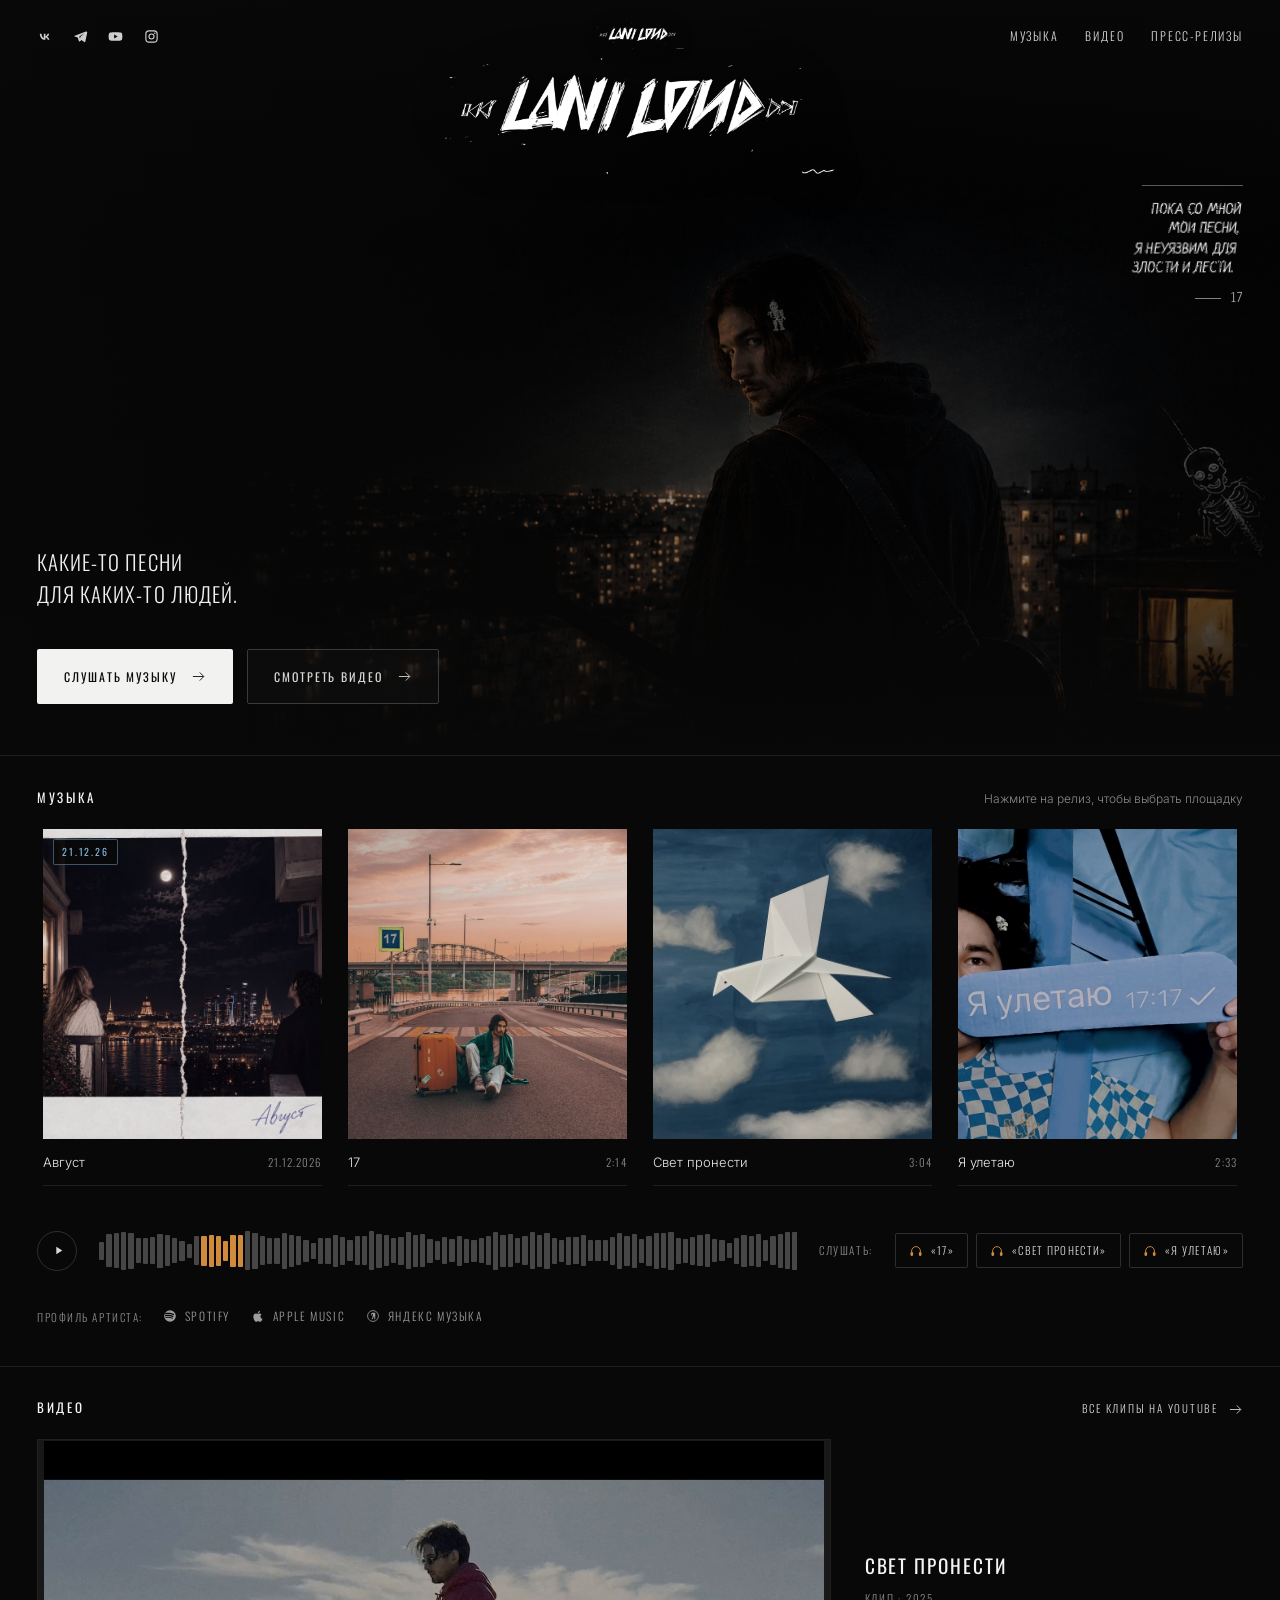
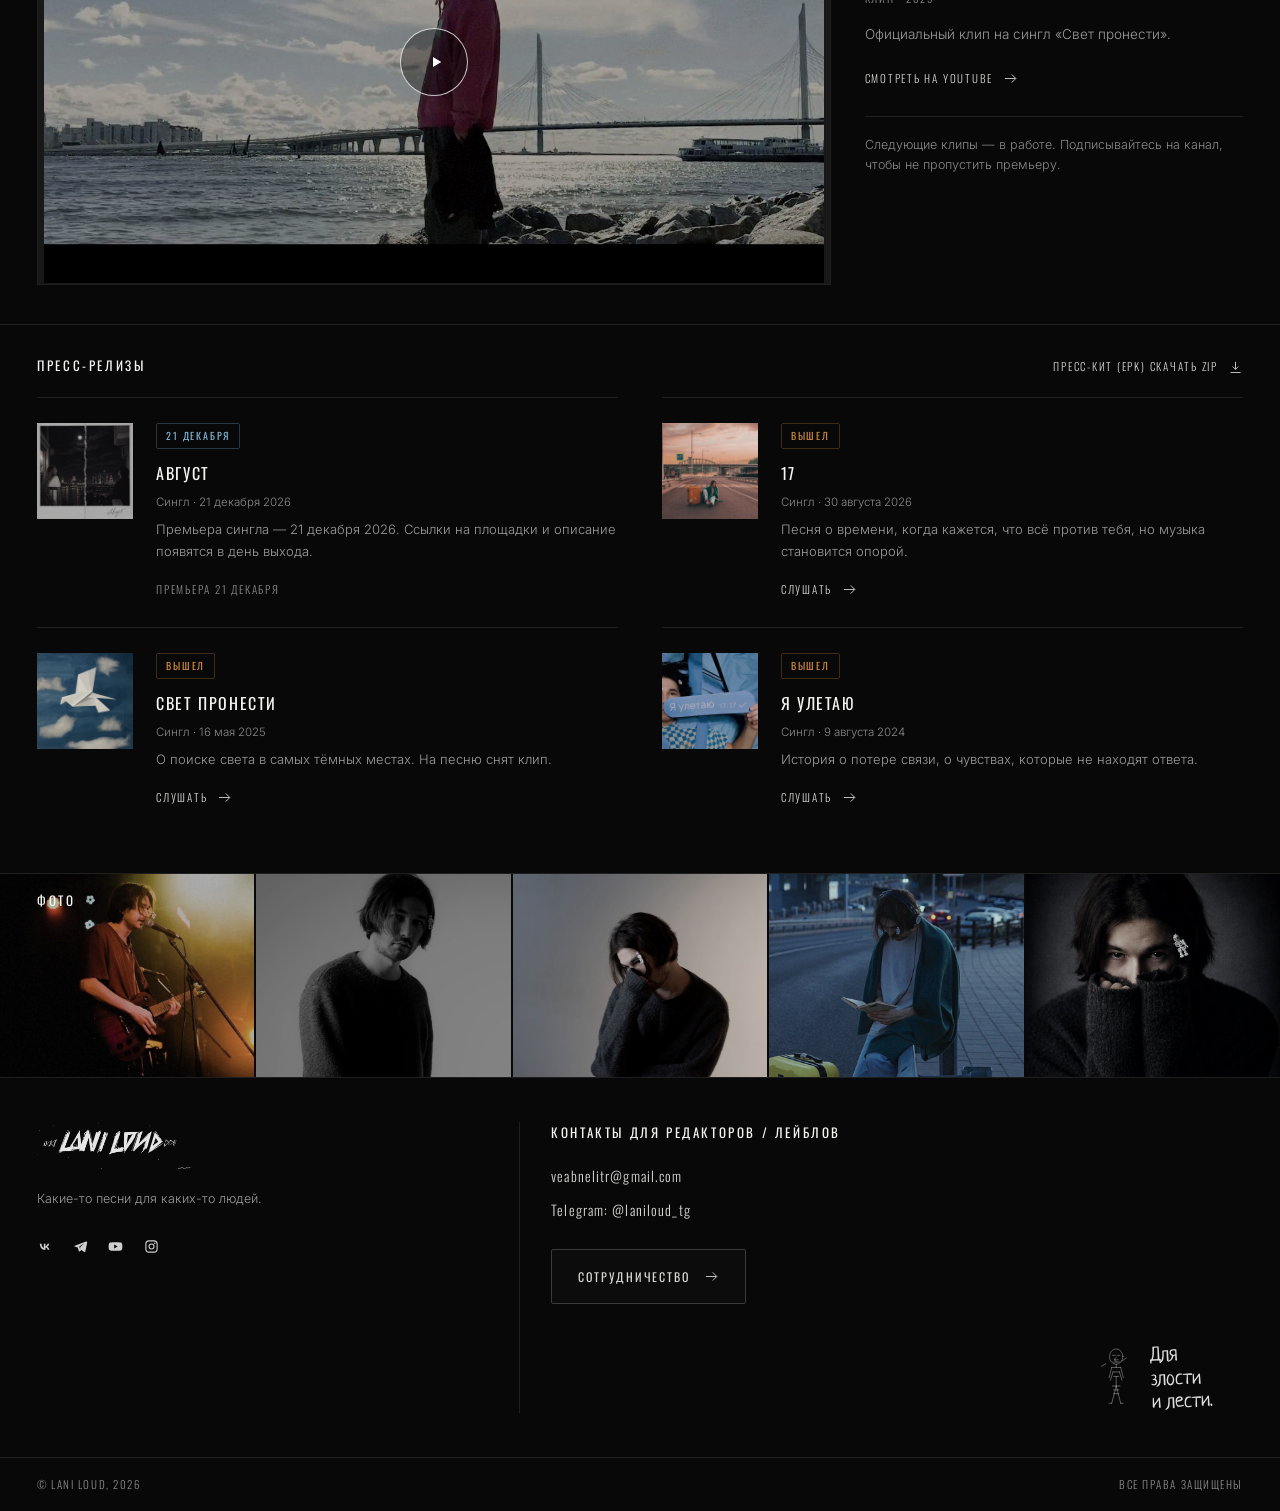
==== index.html @ b49b511c "Новая обложка «Август», дата релиза 21.12.2026" ====
<!DOCTYPE html>
<html lang="ru">
<head>
<meta charset="utf-8">
<meta name="viewport" content="width=device-width, initial-scale=1">
<title>LANI LOUD — какие-то песни для каких-то людей</title>
<meta name="description" content="Официальный сайт LANI LOUD. 21 декабря 2026 — новый сингл «Август». Слушать «17», «Я улетаю», «Свет пронести» на Spotify, Apple Music, Яндекс Музыке и VK Музыке, смотреть клипы на YouTube, пресс-релизы о вышедших и грядущих песнях.">
<meta name="theme-color" content="#080808">
<link rel="canonical" href="https://laniloud.ru/">

<meta property="og:type" content="website">
<meta property="og:site_name" content="LANI LOUD">
<meta property="og:locale" content="ru_RU">
<meta property="og:title" content="LANI LOUD — какие-то песни для каких-то людей">
<meta property="og:description" content="21 декабря 2026 — новый сингл «Август». Слушать на всех площадках, клипы, пресс-релизы.">
<meta property="og:image" content="https://laniloud.ru/assets/img/og-image.jpg?v=2">
<meta property="og:image:width" content="1200">
<meta property="og:image:height" content="630">
<meta property="og:image:type" content="image/jpeg">
<meta property="og:url" content="https://laniloud.ru/">
<meta name="twitter:card" content="summary_large_image">
<meta name="twitter:image" content="https://laniloud.ru/assets/img/og-image.jpg?v=2">

<link rel="icon" href="favicon.ico" sizes="any">
<link rel="icon" type="image/png" sizes="192x192" href="assets/img/icon-192.png">
<link rel="icon" type="image/png" sizes="512x512" href="assets/img/icon-512.png">
<link rel="apple-touch-icon" href="assets/img/apple-touch-icon.png">

<link rel="preload" as="font" type="font/woff2" href="assets/fonts/oswald-400-cyrillic.woff2" crossorigin>
<link rel="preload" as="font" type="font/woff2" href="assets/fonts/inter-300-cyrillic.woff2" crossorigin>
<link rel="preload" as="image" href="assets/img/hero.jpg" media="(min-width: 781px)">
<link rel="preload" as="image" href="assets/img/hero-mobile.jpg" media="(max-width: 780px)">
<link rel="stylesheet" href="css/fonts.css?v=d62a52b9">
<link rel="stylesheet" href="css/style.css?v=68ec0468">
<!-- класс js ставим сразу, чтобы блоки не мигали перед анимацией появления;
     если скрипты не загрузятся, через 2.5 с класс снимается и весь контент виден -->
<script>
  document.documentElement.className += ' js';
  setTimeout(function () {
    if (!window.__laniLoudReady) document.documentElement.classList.remove('js');
  }, 2500);
</script>
</head>
<body>

<a class="skip-link" href="#main">Перейти к содержанию</a>

<!-- ============ SVG-СПРАЙТ ИКОНОК ============ -->
<svg class="sprite" aria-hidden="true" focusable="false" xmlns="http://www.w3.org/2000/svg">
  <symbol id="i-vk" viewBox="0 0 24 24">
    <path fill="currentColor" d="M13.16 17.3c-5.2 0-8.5-3.65-8.63-9.7h2.7c.1 4.44 2.1 6.32 3.66 6.7V7.6h2.55v3.83c1.53-.17 3.13-1.94 3.66-3.83h2.53a7.3 7.3 0 0 1-3.3 4.7 7.5 7.5 0 0 1 3.62 4.9h-2.8c-.5-1.83-1.95-3.25-3.71-3.45v3.45h-.28Z"/>
  </symbol>
  <symbol id="i-tg" viewBox="0 0 24 24">
    <path fill="currentColor" d="M21.7 3.4 2.9 10.6c-1.1.44-1.1 1.1-.2 1.38l4.8 1.5 1.85 5.7c.23.63.4.87 1 .87.45 0 .65-.2.9-.45l2.2-2.15 4.6 3.4c.85.47 1.45.23 1.66-.78l3-14.2c.3-1.2-.46-1.75-1.4-1.32Zm-3.2 3.3-6.9 6.25-.27 3.02-1.34-4.13 8.5-5.14Z"/>
  </symbol>
  <symbol id="i-yt" viewBox="0 0 24 24">
    <path fill="currentColor" d="M22.5 7.6a2.75 2.75 0 0 0-1.94-1.95C18.8 5.15 12 5.15 12 5.15s-6.8 0-8.56.5A2.75 2.75 0 0 0 1.5 7.6C1 9.37 1 12 1 12s0 2.63.5 4.4a2.75 2.75 0 0 0 1.94 1.95c1.76.5 8.56.5 8.56.5s6.8 0 8.56-.5a2.75 2.75 0 0 0 1.94-1.95C23 14.63 23 12 23 12s0-2.63-.5-4.4ZM9.8 15.3V8.7l5.7 3.3-5.7 3.3Z"/>
  </symbol>
  <symbol id="i-ig" viewBox="0 0 24 24">
    <rect x="3" y="3" width="18" height="18" rx="5" fill="none" stroke="currentColor" stroke-width="1.8"/>
    <circle cx="12" cy="12" r="4" fill="none" stroke="currentColor" stroke-width="1.8"/>
    <circle cx="17.2" cy="6.8" r="1.2" fill="currentColor"/>
  </symbol>
  <symbol id="i-arrow" viewBox="0 0 24 24">
    <path fill="none" stroke="currentColor" stroke-width="1.4" d="M3 12h17M14 5.5 20.5 12 14 18.5"/>
  </symbol>
  <symbol id="i-play" viewBox="0 0 24 24">
    <path fill="currentColor" d="M8 5.2 19 12 8 18.8V5.2Z"/>
  </symbol>
  <symbol id="i-download" viewBox="0 0 24 24">
    <path fill="none" stroke="currentColor" stroke-width="1.4" d="M12 3v12m0 0 4.5-4.5M12 15l-4.5-4.5M4 20h16"/>
  </symbol>
  <symbol id="i-close" viewBox="0 0 24 24">
    <path fill="none" stroke="currentColor" stroke-width="1.4" d="M5 5l14 14M19 5 5 19"/>
  </symbol>
  <symbol id="i-spotify" viewBox="0 0 24 24">
    <path fill="currentColor" d="M12 2a10 10 0 1 0 0 20 10 10 0 0 0 0-20Zm4.6 14.4a.75.75 0 0 1-1.04.25c-2.85-1.75-6.44-2.14-10.66-1.17a.75.75 0 1 1-.33-1.46c4.62-1.06 8.6-.6 11.78 1.34.36.22.47.69.25 1.04Zm1.24-2.76a.94.94 0 0 1-1.29.31c-3.26-2-8.24-2.6-12.1-1.42a.94.94 0 1 1-.55-1.8c4.4-1.33 9.89-.67 13.63 1.62.44.27.58.85.31 1.29Zm.11-2.88C14.1 8.44 7.9 8.23 4.85 9.16a1.12 1.12 0 1 1-.65-2.15c3.5-1.06 10.35-.82 14.4 1.58a1.12 1.12 0 0 1-1.15 1.93Z"/>
  </symbol>
  <symbol id="i-apple" viewBox="0 0 24 24">
    <path fill="currentColor" d="M16.2 12.7c0-2.2 1.8-3.3 1.9-3.3-1-1.5-2.6-1.7-3.2-1.7-1.4-.1-2.7.8-3.3.8-.7 0-1.7-.8-2.8-.8C7.1 7.7 5.6 8.6 4.8 10c-1.7 2.9-.4 7.2 1.2 9.6.8 1.2 1.8 2.5 3 2.4 1.2 0 1.7-.8 3.2-.8s1.9.8 3.2.8c1.3 0 2.2-1.2 3-2.4.6-.9.9-1.4 1.3-2.4-2.6-1-3.5-3.4-3.5-4.5ZM14.3 6.2c.6-.8 1.1-1.9 1-3-.9 0-2.1.6-2.8 1.4-.6.7-1.1 1.8-1 2.9 1.1.1 2.1-.5 2.8-1.3Z"/>
  </symbol>
  <symbol id="i-yandex" viewBox="0 0 24 24">
    <circle cx="12" cy="12" r="9.3" fill="none" stroke="currentColor" stroke-width="1.4"/>
    <path fill="currentColor" d="M13.5 6.6h-1.8c-1.85 0-2.95 1-2.95 2.55 0 1.25.6 2.05 1.8 2.7l1.35.75-2.55 4.8h1.85l2.35-4.55.75.4v4.15h1.6V6.6Zm-1.55 5.35-.85-.5c-.8-.45-1.15-.85-1.15-1.6 0-.8.5-1.25 1.45-1.25h.55v3.35Z"/>
  </symbol>
  <symbol id="i-link" viewBox="0 0 24 24">
    <path fill="none" stroke="currentColor" stroke-width="1.5" d="M10.6 13.4a3.6 3.6 0 0 0 5.1 0l2.9-2.9a3.6 3.6 0 0 0-5.1-5.1l-1.2 1.2"/>
    <path fill="none" stroke="currentColor" stroke-width="1.5" d="M13.4 10.6a3.6 3.6 0 0 0-5.1 0l-2.9 2.9a3.6 3.6 0 0 0 5.1 5.1l1.2-1.2"/>
  </symbol>
  <symbol id="i-listen" viewBox="0 0 24 24">
    <path fill="none" stroke="currentColor" stroke-width="1.6" d="M4.5 14.5v-2.5a7.5 7.5 0 0 1 15 0v2.5"/>
    <rect x="2.6" y="13.6" width="4.4" height="7" rx="2.1" fill="currentColor"/>
    <rect x="17" y="13.6" width="4.4" height="7" rx="2.1" fill="currentColor"/>
  </symbol>
  <symbol id="i-skeleton" viewBox="0 0 120 190">
    <g fill="none" stroke="currentColor" stroke-width="2.1" stroke-linecap="round">
      <ellipse cx="60" cy="30" rx="21" ry="24"/>
      <path d="M48 26h9M63 26h9M54 40h12M50 47h20"/>
      <path d="M60 54v10M46 64h28M50 78h20M52 92h16"/>
      <path d="M46 64 38 96M74 64l8 32M50 78l-8 26M70 78l8 26"/>
      <path d="M60 92v30M48 122h24M52 134h16M52 146h16"/>
      <path d="M60 122 46 176M60 122l14 54M46 176h-8M74 176h8"/>
      <path d="M60 32c-6 4-6 10 0 14"/>
      <path d="M78 44l14-10M14 60l14-8"/>
    </g>
  </symbol>
  <!-- «выцарапанный» контур: чуть смещает пиксели текста, как будто написали от руки по фото -->
  <filter id="scratched" x="-15%" y="-25%" width="130%" height="150%">
    <feTurbulence type="fractalNoise" baseFrequency="0.7" numOctaves="2" seed="11" result="noise"/>
    <feDisplacementMap in="SourceGraphic" in2="noise" scale="2.1"
                       xChannelSelector="R" yChannelSelector="G"/>
  </filter>
</svg>

<!-- ============ ШАПКА ============ -->
<header class="site-header" id="site-header">
  <div class="wrap header-inner">
    <ul class="socials" aria-label="Соцсети">
      <li><a href="https://vk.ru/laniloud" target="_blank" rel="me noopener" aria-label="VK"><svg class="ico"><use href="#i-vk"></use></svg></a></li>
      <li><a href="https://t.me/laniloud_tg" target="_blank" rel="me noopener" aria-label="Telegram"><svg class="ico"><use href="#i-tg"></use></svg></a></li>
      <li><a href="https://www.youtube.com/@laniloud" target="_blank" rel="me noopener" aria-label="YouTube"><svg class="ico"><use href="#i-yt"></use></svg></a></li>
      <li><a href="https://www.instagram.com/laniloud/" target="_blank" rel="me noopener" aria-label="Instagram"><svg class="ico"><use href="#i-ig"></use></svg></a></li>
    </ul>

    <a class="header-logo" href="#top" aria-label="LANI LOUD — на главную">
      <img src="assets/img/logo.png" alt="LANI LOUD" width="1200" height="365">
    </a>

    <nav class="main-nav" id="main-nav" aria-label="Основная навигация">
      <ul>
        <li><a href="#music">Музыка</a></li>
        <li><a href="#video">Видео</a></li>
        <li><a href="#press">Пресс-релизы</a></li>
      </ul>
    </nav>

    <button class="burger" id="burger" aria-expanded="false" aria-controls="mobile-menu">
      <span class="burger-line"></span><span class="burger-line"></span>
      <span class="sr-only">Меню</span>
    </button>
  </div>
</header>

<!-- ============ МОБИЛЬНОЕ МЕНЮ ============ -->
<div class="mobile-menu" id="mobile-menu" hidden>
  <nav aria-label="Мобильная навигация">
    <ul>
      <li><a href="#music">Музыка</a></li>
      <li><a href="#video">Видео</a></li>
      <li><a href="#press">Пресс-релизы</a></li>
      <li><a href="#photo">Фото</a></li>
    </ul>
  </nav>
  <ul class="socials mobile-socials" aria-label="Соцсети">
    <li><a href="https://vk.ru/laniloud" target="_blank" rel="me noopener" aria-label="VK"><svg class="ico"><use href="#i-vk"></use></svg></a></li>
    <li><a href="https://t.me/laniloud_tg" target="_blank" rel="me noopener" aria-label="Telegram"><svg class="ico"><use href="#i-tg"></use></svg></a></li>
    <li><a href="https://www.youtube.com/@laniloud" target="_blank" rel="me noopener" aria-label="YouTube"><svg class="ico"><use href="#i-yt"></use></svg></a></li>
    <li><a href="https://www.instagram.com/laniloud/" target="_blank" rel="me noopener" aria-label="Instagram"><svg class="ico"><use href="#i-ig"></use></svg></a></li>
  </ul>
</div>

<main id="main">

  <!-- ============ HERO ============ -->
  <section class="hero" id="top" aria-labelledby="hero-title">
    <div class="hero-bg" role="img" aria-label="LANI LOUD с гитарой на крыше, ночной город"></div>
    <!-- Видео-баннер в запасе: чтобы вернуть его в hero, раскомментируйте блок ниже
         (файл assets/video/hero-banner.mp4 и постер assets/img/hero-poster.jpg на месте).
    <video class="hero-video" autoplay muted loop playsinline preload="metadata"
           poster="assets/img/hero-poster.jpg" aria-hidden="true" tabindex="-1">
      <source src="assets/video/hero-banner.mp4" type="video/mp4">
    </video>
    -->
    <div class="hero-scrim" aria-hidden="true"></div>

    <div class="hero-logo">
      <img src="assets/img/logo.png" alt="LANI LOUD" width="1200" height="365">
    </div>

    <div class="wrap hero-inner">
      <div class="hero-copy">
        <h1 class="hero-title" id="hero-title">
          Какие-то песни<br>для каких-то людей.
        </h1>
        <div class="hero-actions">
          <a class="btn btn-solid" href="#music">Слушать музыку <svg class="ico ico-arrow"><use href="#i-arrow"></use></svg></a>
          <a class="btn btn-ghost" href="#video">Смотреть видео <svg class="ico ico-arrow"><use href="#i-arrow"></use></svg></a>
        </div>
      </div>

      <figure class="hero-quote">
        <blockquote>
          <p>Пока со мной<br>мои песни,<br>я неуязвим для<br>злости и лести.</p>
        </blockquote>
        <figcaption>17</figcaption>
      </figure>
    </div>
  </section>

  <!-- ============ МУЗЫКА ============ -->
  <section class="section music" id="music" aria-labelledby="music-title">
    <div class="wrap">
      <header class="section-head">
        <h2 class="section-title" id="music-title">Музыка</h2>
        <span class="section-note">Нажмите на релиз, чтобы выбрать площадку</span>
      </header>
    </div>

    <div class="wrap">
      <ul class="track-grid" id="track-grid">
        <!-- Ссылки площадок у каждого релиза: data-spotify, data-apple, data-yandex,
             data-vk, data-youtube (если есть клип), data-bandlink (все площадки сразу) -->

        <!-- грядущий релиз ставим первым, чтобы его сразу видели -->
        <li class="track reveal" data-track="Август" data-duration="" data-type="Сингл / 21 декабря 2026">
          <button class="track-card" type="button" aria-label="«Август»: когда выйдет и где слушать">
            <span class="track-cover"><span class="track-badge">21.12.26</span><img src="assets/img/cover-04.jpg?v=5c06043e" alt="Обложка будущего сингла «Август»" loading="lazy" width="760" height="760"></span>
            <span class="track-meta"><span class="track-name">Август</span><span class="track-time">21.12.2026</span></span>
          </button>
        </li>
        <li class="track reveal" data-track="17" data-duration="2:14" data-type="Сингл / 2026"
            data-spotify="https://open.spotify.com/album/0VfAzkrqRdvfRVneUWTE5M"
            data-apple="https://music.apple.com/us/album/17-single/6808683986"
            data-yandex="https://music.yandex.ru/album/26507049"
            data-vk="https://music.vk.com/link/1vwnC"
            data-bandlink="https://band.link/PPYpE">
          <button class="track-card" type="button" aria-label="«17»: где слушать">
            <span class="track-cover"><img src="assets/img/cover-01.jpg" alt="Обложка сингла «17»" loading="lazy" width="760" height="760"></span>
            <span class="track-meta"><span class="track-name">17</span><span class="track-time">2:14</span></span>
          </button>
        </li>
        <li class="track reveal" data-track="Свет пронести" data-duration="3:04" data-type="Сингл / 2025"
            data-spotify="https://open.spotify.com/album/0Anfx8wPIja5qrxSFHohI1"
            data-apple="https://music.apple.com/us/album/%D1%81%D0%B2%D0%B5%D1%82-%D0%BF%D1%80%D0%BE%D0%BD%D0%B5%D1%81%D1%82%D0%B8-single/1811153710"
            data-yandex="https://music.yandex.ru/album/36456943"
            data-vk="https://music.vk.com/link/ckdWo"
            data-youtube="https://www.youtube.com/watch?v=R3nki-nZ7AA"
            data-bandlink="https://band.link/nLfDr">
          <button class="track-card" type="button" aria-label="«Свет пронести»: где слушать и клип">
            <span class="track-cover"><img src="assets/img/cover-03.jpg" alt="Обложка сингла «Свет пронести»" loading="lazy" width="640" height="640"></span>
            <span class="track-meta"><span class="track-name">Свет пронести</span><span class="track-time">3:04</span></span>
          </button>
        </li>
        <li class="track reveal" data-track="Я улетаю" data-duration="2:33" data-type="Сингл / 2024"
            data-spotify="https://open.spotify.com/album/6SXzouhXE7NWZcPvRJ8Y31"
            data-apple="https://music.apple.com/ru/album/%D1%8F-%D1%83%D0%BB%D0%B5%D1%82%D0%B0%D1%8E-single/1759431366"
            data-yandex="https://music.yandex.ru/album/32512436"
            data-vk="https://music.vk.com/link/2K4DV"
            data-bandlink="https://band.link/sen8W">
          <button class="track-card" type="button" aria-label="«Я улетаю»: где слушать">
            <span class="track-cover"><img src="assets/img/cover-02.jpg" alt="Обложка сингла «Я улетаю»" loading="lazy" width="760" height="760"></span>
            <span class="track-meta"><span class="track-name">Я улетаю</span><span class="track-time">2:33</span></span>
          </button>
        </li>
      </ul>
    </div>

    <div class="wrap">
      <div class="player-bar">
        <button class="player-btn" id="player-play" type="button" aria-label="Выбрать площадку для прослушивания">
          <svg class="ico"><use href="#i-play"></use></svg>
        </button>
        <div class="waveform" id="waveform" aria-hidden="true"></div>
        <span class="player-label">Слушать:</span>
        <ul class="platform-inline">
          <li><a href="https://band.link/PPYpE" target="_blank" rel="noopener"><svg class="ico"><use href="#i-listen"></use></svg><span>«17»</span></a></li>
          <li><a href="https://band.link/nLfDr" target="_blank" rel="noopener"><svg class="ico"><use href="#i-listen"></use></svg><span>«Свет пронести»</span></a></li>
          <li><a href="https://band.link/sen8W" target="_blank" rel="noopener"><svg class="ico"><use href="#i-listen"></use></svg><span>«Я улетаю»</span></a></li>
        </ul>
      </div>

      <!-- Профили артиста на площадках -->
      <div class="artist-links">
        <span class="player-label">Профиль артиста:</span>
        <ul>
          <li><a href="https://open.spotify.com/artist/3pFcnRwkA7zcBAzo29UafF" target="_blank" rel="noopener"><svg class="ico"><use href="#i-spotify"></use></svg>Spotify</a></li>
          <li><a href="https://music.apple.com/us/artist/lani-loud/1695722357" target="_blank" rel="noopener"><svg class="ico"><use href="#i-apple"></use></svg>Apple Music</a></li>
          <li><a href="https://music.yandex.ru/artist/6034328" target="_blank" rel="noopener"><svg class="ico"><use href="#i-yandex"></use></svg>Яндекс Музыка</a></li>
        </ul>
      </div>
    </div>
  </section>

  <!-- ============ ВИДЕО ============ -->
  <section class="section video" id="video" aria-labelledby="video-title">
    <div class="wrap">
      <header class="section-head">
        <h2 class="section-title" id="video-title">Видео</h2>
        <a class="section-link" href="https://www.youtube.com/@laniloud" target="_blank" rel="noopener">
          Все клипы на YouTube <svg class="ico ico-arrow"><use href="#i-arrow"></use></svg>
        </a>
      </header>
    </div>

    <div class="wrap">
      <!-- Клип один: по клику постер заменяется встроенным плеером YouTube -->
      <div class="video-featured reveal">
        <button class="video-embed" type="button" data-video-id="R3nki-nZ7AA"
                aria-label="Смотреть клип «Свет пронести» на YouTube">
          <img src="assets/img/video-clip.jpg?v=3f096c52" alt="Кадр из клипа «Свет пронести»" width="1280" height="720">
          <span class="video-play" aria-hidden="true"><svg class="ico"><use href="#i-play"></use></svg></span>
        </button>
        <div class="video-caption">
          <h3 class="video-name">Свет пронести</h3>
          <p class="video-type">Клип · 2025</p>
          <p class="video-text">Официальный клип на сингл «Свет пронести».</p>
          <a class="text-link" href="https://www.youtube.com/watch?v=R3nki-nZ7AA" target="_blank" rel="noopener">
            Смотреть на YouTube <svg class="ico ico-arrow"><use href="#i-arrow"></use></svg>
          </a>
          <p class="video-note">Следующие клипы — в работе. Подписывайтесь на канал, чтобы не пропустить премьеру.</p>
        </div>
      </div>
    </div>
  </section>

  <!-- ============ ПРЕСС-РЕЛИЗЫ ============ -->
  <section class="section press" id="press" aria-labelledby="press-title">
    <div class="wrap">
      <header class="section-head">
        <h2 class="section-title" id="press-title">Пресс-релизы</h2>
        <a class="section-link" href="assets/press/lani-loud-press-kit.zip" download>
          Пресс-кит (EPK) скачать ZIP <svg class="ico ico-arrow"><use href="#i-download"></use></svg>
        </a>
      </header>
    </div>

    <div class="wrap">
      <ul class="press-grid">
        <!-- Грядущий релиз — первым: когда трек выйдет, поменяйте класс is-soon на обычный,
             бейдж на badge-out с текстом «Вышел» и впишите дату, описание и ссылку -->
        <li class="press-card is-soon reveal">
          <img src="assets/img/press-04.jpg?v=c4828562" alt="" loading="lazy" width="420" height="420">
          <div class="press-body">
            <span class="badge badge-soon">21 декабря</span>
            <h3 class="press-title">Август</h3>
            <p class="press-meta">Сингл · 21 декабря 2026</p>
            <p class="press-text">Премьера сингла — 21 декабря 2026. Ссылки на площадки и описание появятся в день выхода.</p>
            <span class="text-link is-muted">Премьера 21 декабря</span>
          </div>
        </li>
        <li class="press-card reveal">
          <img src="assets/img/press-01.jpg" alt="" loading="lazy" width="420" height="420">
          <div class="press-body">
            <span class="badge badge-out">Вышел</span>
            <h3 class="press-title">17</h3>
            <p class="press-meta">Сингл · 30 августа 2026</p>
            <p class="press-text">Песня о времени, когда кажется, что всё против тебя, но музыка становится опорой.</p>
            <a class="text-link" href="https://band.link/PPYpE" target="_blank" rel="noopener">Слушать <svg class="ico ico-arrow"><use href="#i-arrow"></use></svg></a>
          </div>
        </li>
        <li class="press-card reveal">
          <img src="assets/img/press-03.jpg" alt="" loading="lazy" width="420" height="420">
          <div class="press-body">
            <span class="badge badge-out">Вышел</span>
            <h3 class="press-title">Свет пронести</h3>
            <p class="press-meta">Сингл · 16 мая 2025</p>
            <p class="press-text">О поиске света в самых тёмных местах. На песню снят клип.</p>
            <a class="text-link" href="https://band.link/nLfDr" target="_blank" rel="noopener">Слушать <svg class="ico ico-arrow"><use href="#i-arrow"></use></svg></a>
          </div>
        </li>
        <li class="press-card reveal">
          <img src="assets/img/press-02.jpg" alt="" loading="lazy" width="420" height="420">
          <div class="press-body">
            <span class="badge badge-out">Вышел</span>
            <h3 class="press-title">Я улетаю</h3>
            <p class="press-meta">Сингл · 9 августа 2024</p>
            <p class="press-text">История о потере связи, о чувствах, которые не находят ответа.</p>
            <a class="text-link" href="https://band.link/sen8W" target="_blank" rel="noopener">Слушать <svg class="ico ico-arrow"><use href="#i-arrow"></use></svg></a>
          </div>
        </li>
      </ul>
    </div>
  </section>

  <!-- ============ ФОТО-ПОЛОСА ============ -->
  <section class="photo-strip" id="photo" aria-label="Фотографии">
    <h2 class="photo-label section-title">Фото</h2>
    <ul class="photo-row">
      <li><img src="assets/img/photo-01.jpg" alt="LANI LOUD на сцене в тёплом свете" loading="lazy" width="750" height="600"></li>
      <li><img src="assets/img/photo-02.jpg" alt="Чёрно-белый студийный портрет" loading="lazy" width="900" height="720"></li>
      <li><img src="assets/img/photo-03.jpg" alt="Студийный портрет в свитере" loading="lazy" width="900" height="720"></li>
      <li><img src="assets/img/photo-04.jpg" alt="С книгой и в наушниках у дороги, с жёлтым чемоданом" loading="lazy" width="750" height="600"></li>
      <li><img src="assets/img/photo-05.jpg" alt="Портрет: свитер закрывает лицо" loading="lazy" width="853" height="682"></li>
    </ul>
  </section>

</main>

<!-- ============ ФУТЕР ============ -->
<footer class="site-footer">
  <div class="wrap footer-inner">

    <div class="footer-col footer-brand">
      <img class="footer-logo" src="assets/img/logo.png" alt="LANI LOUD" width="1200" height="365" loading="lazy">
      <p class="footer-note">Какие-то песни для каких-то людей.</p>

      <ul class="socials footer-socials" aria-label="Соцсети">
        <li><a href="https://vk.ru/laniloud" target="_blank" rel="me noopener" aria-label="VK"><svg class="ico"><use href="#i-vk"></use></svg></a></li>
        <li><a href="https://t.me/laniloud_tg" target="_blank" rel="me noopener" aria-label="Telegram"><svg class="ico"><use href="#i-tg"></use></svg></a></li>
        <li><a href="https://www.youtube.com/@laniloud" target="_blank" rel="me noopener" aria-label="YouTube"><svg class="ico"><use href="#i-yt"></use></svg></a></li>
        <li><a href="https://www.instagram.com/laniloud/" target="_blank" rel="me noopener" aria-label="Instagram"><svg class="ico"><use href="#i-ig"></use></svg></a></li>
      </ul>
    </div>

    <div class="footer-col footer-contacts">
      <h2 class="section-title">Контакты для редакторов / лейблов</h2>
      <ul class="contact-list">
        <li><a href="mailto:veabnelitr@gmail.com">veabnelitr@gmail.com</a></li>
        <li><a href="https://t.me/laniloud_tg" target="_blank" rel="noopener">Telegram: @laniloud_tg</a></li>
      </ul>
      <a class="btn btn-ghost" href="mailto:veabnelitr@gmail.com?subject=%D0%A1%D0%BE%D1%82%D1%80%D1%83%D0%B4%D0%BD%D0%B8%D1%87%D0%B5%D1%81%D1%82%D0%B2%D0%BE">
        Сотрудничество <svg class="ico ico-arrow"><use href="#i-arrow"></use></svg>
      </a>
      <div class="footer-skeleton">
        <svg aria-hidden="true"><use href="#i-skeleton"></use></svg>
        <p class="script-line">Для<br>злости<br>и лести.</p>
      </div>
    </div>

  </div>

  <div class="wrap footer-bottom">
    <p>© LANI LOUD, <span data-year>2026</span></p>
    <p>Все права защищены</p>
  </div>
</footer>

<!-- ============ МОДАЛКА «ГДЕ СЛУШАТЬ» ============ -->
<div class="modal" id="listen-modal" hidden>
  <div class="modal-backdrop" data-close></div>
  <div class="modal-panel" role="dialog" aria-modal="true" aria-labelledby="listen-title">
    <button class="modal-close" type="button" data-close aria-label="Закрыть">
      <svg class="ico"><use href="#i-close"></use></svg>
    </button>
    <img class="modal-cover" id="listen-cover" src="assets/img/cover-01.jpg" alt="" width="760" height="760">
    <div class="modal-body">
      <h2 class="modal-title" id="listen-title">17</h2>
      <p class="modal-meta" id="listen-meta">2:14 · Сингл / 2026</p>
      <ul class="platform-list" id="listen-platforms"></ul>
    </div>
  </div>
</div>

<script type="application/ld+json">
{
  "@context": "https://schema.org",
  "@type": "MusicGroup",
  "name": "LANI LOUD",
  "genre": ["Rap", "Rock", "Alternative"],
  "email": "veabnelitr@gmail.com",
  "url": "https://laniloud.ru/",
  "image": "https://laniloud.ru/assets/img/og-image.jpg",
  "logo": "https://laniloud.ru/assets/img/logo.png",
  "sameAs": [
    "https://vk.ru/laniloud",
    "https://t.me/laniloud_tg",
    "https://www.youtube.com/@laniloud",
    "https://www.instagram.com/laniloud/",
    "https://open.spotify.com/artist/3pFcnRwkA7zcBAzo29UafF",
    "https://music.apple.com/us/artist/lani-loud/1695722357",
    "https://music.yandex.ru/artist/6034328"
  ],
  "album": [
    {
      "@type": "MusicAlbum",
      "name": "Август",
      "datePublished": "2026-12-21"
    },
    {
      "@type": "MusicAlbum",
      "name": "17",
      "datePublished": "2026-08-30",
      "sameAs": [
        "https://open.spotify.com/album/0VfAzkrqRdvfRVneUWTE5M",
        "https://music.apple.com/us/album/17-single/6808683986",
        "https://music.yandex.ru/album/26507049",
        "https://band.link/PPYpE"
      ]
    },
    {
      "@type": "MusicAlbum",
      "name": "Я улетаю",
      "datePublished": "2024-08-09",
      "sameAs": [
        "https://open.spotify.com/album/6SXzouhXE7NWZcPvRJ8Y31",
        "https://music.apple.com/ru/album/%D1%8F-%D1%83%D0%BB%D0%B5%D1%82%D0%B0%D1%8E-single/1759431366",
        "https://music.yandex.ru/album/32512436",
        "https://band.link/sen8W"
      ]
    },
    {
      "@type": "MusicAlbum",
      "name": "Свет пронести",
      "datePublished": "2025-05-16",
      "sameAs": [
        "https://open.spotify.com/album/0Anfx8wPIja5qrxSFHohI1",
        "https://music.apple.com/us/album/%D1%81%D0%B2%D0%B5%D1%82-%D0%BF%D1%80%D0%BE%D0%BD%D0%B5%D1%81%D1%82%D0%B8-single/1811153710",
        "https://music.yandex.ru/album/36456943",
        "https://band.link/nLfDr"
      ]
    }
  ]
}
</script>

<script src="js/main.js?v=4999d413" defer></script>
</body>
</html>
---- css/fonts.css ----
/* Шрифты лежат рядом с сайтом — внешний CDN не используется.
   Файл собран скриптом design/fetch_fonts.py, править вручную не нужно. */

@font-face {
  font-family: 'Inter';
  font-style: normal;
  font-weight: 300;
  font-display: swap;
  src: url('../assets/fonts/inter-300-cyrillic.woff2') format('woff2');
  unicode-range: U+0301, U+0400-045F, U+0490-0491, U+04B0-04B1, U+2116;
}

@font-face {
  font-family: 'Inter';
  font-style: normal;
  font-weight: 300;
  font-display: swap;
  src: url('../assets/fonts/inter-300-latin.woff2') format('woff2');
  unicode-range: U+0000-00FF, U+0131, U+0152-0153, U+02BB-02BC, U+02C6, U+02DA, U+02DC, U+0304, U+0308, U+0329, U+2000-206F, U+20AC, U+2122, U+2191, U+2193, U+2212, U+2215, U+FEFF, U+FFFD;
}

@font-face {
  font-family: 'Neucha';
  font-style: normal;
  font-weight: 400;
  font-display: swap;
  src: url('../assets/fonts/neucha-400-cyrillic.woff2') format('woff2');
  unicode-range: U+0301, U+0400-045F, U+0490-0491, U+04B0-04B1, U+2116;
}

@font-face {
  font-family: 'Neucha';
  font-style: normal;
  font-weight: 400;
  font-display: swap;
  src: url('../assets/fonts/neucha-400-latin.woff2') format('woff2');
  unicode-range: U+0000-00FF, U+0131, U+0152-0153, U+02BB-02BC, U+02C6, U+02DA, U+02DC, U+0304, U+0308, U+0329, U+2000-206F, U+20AC, U+2122, U+2191, U+2193, U+2212, U+2215, U+FEFF, U+FFFD;
}

@font-face {
  font-family: 'Oswald';
  font-style: normal;
  font-weight: 300;
  font-display: swap;
  src: url('../assets/fonts/oswald-300-cyrillic.woff2') format('woff2');
  unicode-range: U+0301, U+0400-045F, U+0490-0491, U+04B0-04B1, U+2116;
}

@font-face {
  font-family: 'Oswald';
  font-style: normal;
  font-weight: 300;
  font-display: swap;
  src: url('../assets/fonts/oswald-300-latin.woff2') format('woff2');
  unicode-range: U+0000-00FF, U+0131, U+0152-0153, U+02BB-02BC, U+02C6, U+02DA, U+02DC, U+0304, U+0308, U+0329, U+2000-206F, U+20AC, U+2122, U+2191, U+2193, U+2212, U+2215, U+FEFF, U+FFFD;
}

@font-face {
  font-family: 'Oswald';
  font-style: normal;
  font-weight: 400;
  font-display: swap;
  src: url('../assets/fonts/oswald-400-cyrillic.woff2') format('woff2');
  unicode-range: U+0301, U+0400-045F, U+0490-0491, U+04B0-04B1, U+2116;
}

@font-face {
  font-family: 'Oswald';
  font-style: normal;
  font-weight: 400;
  font-display: swap;
  src: url('../assets/fonts/oswald-400-latin.woff2') format('woff2');
  unicode-range: U+0000-00FF, U+0131, U+0152-0153, U+02BB-02BC, U+02C6, U+02DA, U+02DC, U+0304, U+0308, U+0329, U+2000-206F, U+20AC, U+2122, U+2191, U+2193, U+2212, U+2215, U+FEFF, U+FFFD;
}
---- css/style.css ----
/* ==========================================================================
   LANI LOUD — дизайн-система и вёрстка главной страницы
   Палитра и метрики сняты с концепта (см. design/analyze_concept.py)
   Структура: шапка → hero с видео-баннером → музыка → видео → пресс-релизы → фото → футер
   ========================================================================== */

/* ---------- 1. Токены ---------- */
:root {
  /* фон и поверхности */
  --bg:            #080808;
  --bg-soft:       #0e0e0e;
  --surface:       #181818;
  --surface-2:     #222222;
  --line:          #1f1f1f;
  --line-strong:   #2e2e2e;

  /* текст */
  --text:          #f4f4f2;
  --text-soft:     #d6d6d4;
  --text-muted:    #9c9c9c;
  --text-dim:      #8a8a8a;   /* было #6f6f6f — не дотягивало до 4.5:1 по контрасту */

  /* акцент — тёплый янтарь городских огней */
  --ember:         #d08a3c;
  --ember-soft:    rgba(208, 138, 60, .28);
  --cool:          #7fb6d6;   /* холодный акцент логотипа, для бейджей «скоро» */

  /* типографика */
  --font-display: "Oswald", "Arial Narrow", Impact, sans-serif;
  --font-body:    "Inter", -apple-system, "Segoe UI", Roboto, Arial, sans-serif;
  --font-script:  "Neucha", "Caveat", "Segoe Script", cursive;

  /* сетка */
  --maxw:   1440px;
  --gut:    clamp(18px, 2.9vw, 44px);
  --radius: 2px;

  --ease: cubic-bezier(.22, .61, .36, 1);
}

/* ---------- 2. Сброс ---------- */
*, *::before, *::after { box-sizing: border-box; }
html { -webkit-text-size-adjust: 100%; scroll-behavior: smooth; }
body {
  margin: 0;
  background: var(--bg);
  color: var(--text);
  font-family: var(--font-body);
  font-size: 15px;
  font-weight: 300;
  line-height: 1.6;
  -webkit-font-smoothing: antialiased;
  overflow-x: hidden;
}
img, svg, video { display: block; max-width: 100%; }
h1, h2, h3, p, figure, blockquote, ul, ol { margin: 0; padding: 0; }
ul, ol { list-style: none; }
a { color: inherit; text-decoration: none; }
button, input { font: inherit; color: inherit; }
button { background: none; border: 0; cursor: pointer; }
:focus-visible { outline: 1px solid var(--ember); outline-offset: 3px; }

.sprite { position: absolute; width: 0; height: 0; overflow: hidden; }
.ico { width: 16px; height: 16px; flex: none; }
.ico-arrow { width: 15px; height: 15px; }
.sr-only {
  position: absolute; width: 1px; height: 1px; padding: 0; margin: -1px;
  overflow: hidden; clip: rect(0 0 0 0); white-space: nowrap; border: 0;
}
.skip-link {
  position: absolute; left: -9999px; top: 0; z-index: 200;
  padding: 12px 18px; background: var(--text); color: #0a0a0a;
  font-family: var(--font-display); font-size: 12px; letter-spacing: .12em; text-transform: uppercase;
}
.skip-link:focus { left: 12px; top: 12px; }

.wrap { width: 100%; max-width: var(--maxw); margin-inline: auto; padding-inline: var(--gut); }

/* ---------- 3. Типографика-компоненты ---------- */
.section-title {
  font-family: var(--font-display);
  font-size: 13px;
  font-weight: 400;
  letter-spacing: .2em;
  text-transform: uppercase;
  color: var(--text);
}
.section-head {
  display: flex; align-items: baseline; justify-content: space-between; gap: 20px;
  padding-block: clamp(24px, 2.4vw, 34px) clamp(16px, 1.6vw, 22px);
}
.section-note {
  font-size: 12px; color: var(--text-dim);
}
.section-link,
.text-link {
  display: inline-flex; align-items: center; gap: 10px;
  font-family: var(--font-display); font-size: 11px; font-weight: 300;
  letter-spacing: .16em; text-transform: uppercase; color: var(--text-soft);
  transition: color .25s var(--ease);
}
.section-link:hover, .text-link:hover { color: var(--ember); }
.section-link .ico-arrow, .text-link .ico-arrow { transition: transform .3s var(--ease); }
.section-link:hover .ico-arrow, .text-link:hover .ico-arrow { transform: translateX(4px); }
.text-link.is-muted { color: var(--text-dim); cursor: default; }
.text-link.is-muted:hover { color: var(--text-dim); }

/* бейджи статуса релиза */
.badge {
  display: inline-block; margin-bottom: 12px;
  padding: 4px 9px; border: 1px solid var(--line-strong); border-radius: 2px;
  font-family: var(--font-display); font-size: 10px; font-weight: 400;
  letter-spacing: .18em; text-transform: uppercase;
}
.badge-out { color: var(--ember); border-color: var(--ember-soft); }
.badge-soon { color: var(--cool); border-color: rgba(127, 182, 214, .28); }

/* ---------- 4. Кнопки ---------- */
.btn {
  display: inline-flex; align-items: center; justify-content: center; gap: 14px;
  padding: 17px 26px;
  font-family: var(--font-display); font-size: 12px; font-weight: 400;
  letter-spacing: .16em; text-transform: uppercase;
  border: 1px solid transparent; border-radius: var(--radius);
  transition: background-color .3s var(--ease), color .3s var(--ease),
              border-color .3s var(--ease), transform .3s var(--ease);
}
.btn .ico-arrow { transition: transform .3s var(--ease); }
.btn:hover .ico-arrow { transform: translateX(4px); }
.btn-solid { background: #f2f2f0; color: #0a0a0a; }
.btn-solid:hover { background: #fff; transform: translateY(-1px); }
.btn-ghost { border-color: #3a3a3a; color: var(--text-soft); background: rgba(255, 255, 255, .015); }
.btn-ghost:hover { border-color: var(--ember); color: #fff; }

/* ---------- 5. Шапка ---------- */
.site-header {
  position: fixed; inset: 0 0 auto 0; z-index: 60;
  transition: background-color .4s var(--ease), border-color .4s var(--ease);
  border-bottom: 1px solid transparent;
}
.site-header.is-stuck {
  background: rgba(8, 8, 8, .92);
  backdrop-filter: blur(10px);
  border-bottom-color: var(--line);
}
.header-inner {
  display: grid; grid-template-columns: 1fr auto 1fr; align-items: center; gap: 20px;
  min-height: 72px;
}
/* логотип в шапке проявляется только после прокрутки: в hero уже есть большой */
.header-logo {
  justify-self: center;
  opacity: 0; visibility: hidden;
  transition: opacity .35s var(--ease), visibility .35s var(--ease);
}
.site-header.is-stuck .header-logo { opacity: 1; visibility: visible; }
.header-logo img {
  width: auto; height: clamp(22px, 2.1vw, 30px);
  filter: drop-shadow(0 2px 10px rgba(0, 0, 0, .7));
}
.socials { display: flex; align-items: center; gap: clamp(14px, 1.6vw, 22px); }
.socials a { color: #cfcfcf; transition: color .25s var(--ease), transform .25s var(--ease); }
.socials a:hover { color: var(--ember); transform: translateY(-1px); }
.socials .ico { width: 15px; height: 15px; }

.main-nav { justify-self: end; }
.main-nav ul { display: flex; align-items: center; gap: clamp(14px, 2.1vw, 30px); }
.main-nav a {
  position: relative;
  font-family: var(--font-display); font-size: 12px; font-weight: 300;
  letter-spacing: .15em; text-transform: uppercase; color: var(--text-soft);
  padding-block: 6px; transition: color .25s var(--ease);
}
.main-nav a::after {
  content: ""; position: absolute; left: 0; right: 0; bottom: 0; height: 1px;
  background: var(--ember); transform: scaleX(0); transform-origin: left;
  transition: transform .3s var(--ease);
}
.main-nav a:hover { color: #fff; }
.main-nav a:hover::after { transform: scaleX(1); }

.burger { display: none; justify-self: end; width: 34px; height: 34px; padding: 8px 4px; }
.burger-line { display: block; height: 1px; background: var(--text-soft); transition: transform .3s var(--ease); }
.burger-line + .burger-line { margin-top: 7px; }
.burger[aria-expanded="true"] .burger-line:first-child { transform: translateY(4px) rotate(45deg); }
.burger[aria-expanded="true"] .burger-line:last-child { transform: translateY(-4px) rotate(-45deg); }

/* ---------- 6. Мобильное меню ---------- */
.mobile-menu {
  position: fixed; inset: 0; z-index: 55;
  background: rgba(8, 8, 8, .98);
  padding: 100px var(--gut) 40px;
  display: flex; flex-direction: column; justify-content: space-between;
}
.mobile-menu[hidden] { display: none; }
.mobile-menu nav a {
  display: block; padding-block: 14px;
  font-family: var(--font-display); font-size: 26px; font-weight: 300;
  letter-spacing: .1em; text-transform: uppercase; color: var(--text);
  border-bottom: 1px solid var(--line);
}
.mobile-menu nav a:hover { color: var(--ember); }
.mobile-socials { padding-top: 30px; }
body.is-locked { overflow: hidden; }

/* ---------- 7. Hero с видео-баннером ---------- */
.hero {
  position: relative;
  display: flex; flex-direction: column;
  min-height: clamp(620px, 84vh, 840px);
  padding: 56px 0 clamp(34px, 4vw, 58px);
  overflow: hidden;
  border-bottom: 1px solid var(--line);
}
.hero-bg {
  position: absolute; inset: 0;
  /* По горизонтали 100% — справа всегда остаются скелет-дудл и окно.
     По вертикали: фон масштабируется по ширине окна, поэтому голова «уезжает»
     вниз на широких экранах. 19.17vw — на какой высоте в кадре голова,
     250px — на какой высоте hero её удержать. Значение отрицательное, то есть
     картинка приподнимается; min(0px, …) не даёт уйти в плюс и оставить пустоту сверху. */
  background-image: url("../assets/img/hero.jpg");
  background-repeat: no-repeat;
  background-size: cover;
  background-position: 100% min(0px, calc(250px - 19.17vw));
}
.hero-video {
  position: absolute; inset: 0;
  width: 100%; height: 100%;
  object-fit: cover; object-position: center center;
}
.hero-scrim {
  position: absolute; inset: 0;
  background:
    linear-gradient(90deg, rgba(8, 8, 8, .92) 0%, rgba(8, 8, 8, .55) 34%, rgba(8, 8, 8, .05) 62%, rgba(8, 8, 8, .35) 100%),
    linear-gradient(180deg, rgba(8, 8, 8, .88) 0%, rgba(8, 8, 8, .05) 32%, rgba(8, 8, 8, .3) 70%, var(--bg) 100%);
}
.hero-logo { position: relative; z-index: 3; padding-inline: var(--gut); }
/* логотип: увеличен так, чтобы просвет сверху и до головы был одинаковым
   (56 px сверху и ~56 px до волос на типичном десктопе). */
.hero-logo img {
  width: clamp(220px, 30.4vw, 437px); height: auto; margin-inline: auto;
  filter: drop-shadow(0 6px 28px rgba(0, 0, 0, .9));
}
.hero-inner {
  position: relative; z-index: 2;
  flex: 1;
  display: grid; grid-template-columns: minmax(0, 1fr) minmax(0, 300px);
  align-items: end; gap: 40px;
  padding-top: clamp(6px, 0.8vw, 14px);
}
.hero-title {
  font-family: var(--font-display);
  font-size: clamp(17px, 1.62vw, 24px);
  font-weight: 300;
  line-height: 1.55;
  letter-spacing: .05em;
  text-transform: uppercase;
  color: #f0f0ee;
  max-width: 22ch;
}
.hero-actions { display: flex; flex-wrap: wrap; gap: 14px; margin-top: clamp(24px, 3vw, 40px); }

/* цитата: как в референсе — прописные, наклон, тонкие «процарапанные» штрихи,
   стоит выше скелета-дудла и не задевает его */
.hero-quote {
  align-self: start;
  text-align: right;
  max-width: 250px;
  margin-left: auto;
}
.hero-quote::before {
  content: ""; display: block; width: 100%; height: 1px;
  background: rgba(255, 255, 255, .34); margin: 0 0 13px auto;
}
.hero-quote blockquote p {
  font-family: var(--font-script);
  font-size: clamp(14px, 1.16vw, 17px);
  font-weight: 400;
  line-height: 1.3;
  letter-spacing: .01em;
  text-transform: uppercase;
  color: rgba(255, 255, 255, .88);
  text-shadow: 0 0 15px rgba(255, 255, 255, .16), 0 2px 12px rgba(0, 0, 0, .9);
  transform: skewX(-8deg);
  transform-origin: 100% 0;
  filter: url(#scratched);
}
.hero-quote figcaption {
  display: flex; align-items: center; justify-content: flex-end; gap: 10px;
  margin-top: 12px;
  font-family: var(--font-script); font-size: 13px;
  letter-spacing: .06em; text-transform: uppercase;
  color: rgba(255, 255, 255, .6);
}
.hero-quote figcaption::before {
  content: ""; width: 26px; height: 1px; background: rgba(255, 255, 255, .5);
}

/* ---------- 8. Секции ---------- */
.section { border-bottom: 1px solid var(--line); }

/* ---------- 9. Музыка ---------- */
.track-grid {
  display: grid; grid-template-columns: repeat(auto-fit, minmax(220px, 1fr));
  gap: clamp(10px, 1.15vw, 18px);
  padding-bottom: clamp(6px, 1vw, 12px);
}
.track-card { display: block; width: 100%; text-align: left; }
.track-cover {
  position: relative;
  display: block; overflow: hidden; background: var(--surface);
  aspect-ratio: 9 / 10;                 /* пропорция обложки как в концепте */
}
.track-badge {
  position: absolute; z-index: 2; top: 10px; left: 10px;
  padding: 4px 8px; border: 1px solid rgba(127, 182, 214, .45); border-radius: 2px;
  background: rgba(8, 8, 8, .68);
  font-family: var(--font-display); font-size: 10px; font-weight: 400;
  letter-spacing: .18em; text-transform: uppercase; color: var(--cool);
}
.track-cover img {
  width: 100%; height: 100%; object-fit: cover;
  filter: grayscale(.3) brightness(.88) contrast(1.06);
  transition: transform .6s var(--ease), filter .6s var(--ease);
}
.track-card:hover .track-cover img,
.track-card:focus-visible .track-cover img { transform: scale(1.035); filter: grayscale(0) brightness(1) contrast(1.02); }
.track-meta {
  display: flex; align-items: baseline; justify-content: space-between; gap: 10px;
  padding-block: 13px 12px;
  border-bottom: 1px solid var(--line);
}
.track-name { font-size: 13px; color: #e8e8e6; }
.track-time {
  font-family: var(--font-display); font-size: 11px; font-weight: 300;
  letter-spacing: .1em; color: var(--text-dim);
}
.track-card:hover .track-name { color: #fff; }
.track-card:hover .track-time { color: var(--ember); }

.player-bar {
  display: flex; align-items: center; flex-wrap: wrap;
  gap: clamp(14px, 1.8vw, 22px);
  padding-block: clamp(20px, 2.4vw, 30px) clamp(24px, 2.6vw, 34px);
}
.player-btn {
  width: 40px; height: 40px; flex: none;
  display: grid; place-items: center;
  border: 1px solid var(--line-strong); border-radius: 50%;
  color: #d8d8d6;
  transition: border-color .3s var(--ease), color .3s var(--ease), transform .3s var(--ease);
}
.player-btn .ico { width: 13px; height: 13px; margin-left: 2px; }
.player-btn:hover { border-color: var(--ember); color: #fff; transform: scale(1.05); }
.waveform { display: flex; align-items: center; gap: 2px; flex: 1 1 220px; height: 44px; overflow: hidden; }
.waveform span {
  flex: 1 1 auto; min-width: 1px; background: #464646; border-radius: 1px;
  transition: background-color .4s var(--ease);
}
.player-bar:hover .waveform span { background: #5c5c5c; }
.waveform span.is-ember { background: var(--ember); }

.player-label {
  font-family: var(--font-display); font-size: 11px; font-weight: 300;
  letter-spacing: .14em; text-transform: uppercase; color: var(--text-dim);
}
.platform-inline { display: flex; align-items: center; flex-wrap: wrap; gap: 8px; }
.platform-inline a {
  display: inline-flex; align-items: center; gap: 8px;
  padding: 8px 13px; border: 1px solid var(--line-strong); border-radius: 2px;
  font-family: var(--font-display); font-size: 11px; font-weight: 300;
  letter-spacing: .12em; text-transform: uppercase; color: var(--text-soft);
  transition: color .25s var(--ease), border-color .25s var(--ease), background-color .25s var(--ease);
}
.platform-inline a:hover { color: #fff; border-color: var(--ember); background: rgba(208, 138, 60, .06); }
.platform-inline .ico { width: 14px; height: 14px; color: var(--ember); }

/* профили артиста на площадках */
.artist-links {
  display: flex; align-items: center; flex-wrap: wrap; gap: 12px 20px;
  padding-bottom: clamp(24px, 2.8vw, 38px);
}
.artist-links ul { display: flex; align-items: center; flex-wrap: wrap; gap: clamp(14px, 1.6vw, 24px); }
.artist-links a {
  display: inline-flex; align-items: center; gap: 8px;
  font-family: var(--font-display); font-size: 11.5px; font-weight: 300;
  letter-spacing: .14em; text-transform: uppercase; color: var(--text-muted);
  transition: color .25s var(--ease);
}
.artist-links a:hover { color: var(--ember); }
.artist-links .ico { width: 14px; height: 14px; }

/* ---------- 10. Видео ---------- */
.video-featured {
  display: grid; grid-template-columns: minmax(0, 2.1fr) minmax(0, 1fr);
  gap: clamp(20px, 2.6vw, 44px);
  align-items: center;
  padding-bottom: clamp(28px, 3vw, 44px);
}
.video-embed {
  position: relative; display: block; width: 100%;
  aspect-ratio: 16 / 9; overflow: hidden;
  background: var(--surface); border: 1px solid var(--line);
}
.video-embed img {
  width: 100%; height: 100%; object-fit: cover;
  filter: grayscale(.25) brightness(.82) contrast(1.06);
  transition: transform .6s var(--ease), filter .6s var(--ease);
}
.video-embed:hover img { transform: scale(1.03); filter: grayscale(0) brightness(1); }
.video-embed.is-playing { cursor: default; }
.video-iframe { width: 100%; height: 100%; border: 0; display: block; }
.video-play { position: absolute; inset: 0; display: grid; place-items: center; color: #fff; pointer-events: none; }
.video-play::before {
  content: ""; position: absolute; width: 68px; height: 68px;
  border: 1px solid rgba(255, 255, 255, .75); border-radius: 50%;
  background: rgba(8, 8, 8, .35);
  transition: background-color .3s var(--ease), border-color .3s var(--ease), transform .3s var(--ease);
}
.video-play .ico { position: relative; width: 18px; height: 18px; margin-left: 4px; }
.video-embed:hover .video-play::before { background: var(--ember); border-color: var(--ember); transform: scale(1.08); }

.video-caption { padding-top: 2px; }
.video-caption .video-name {
  font-family: var(--font-display); font-size: clamp(18px, 1.5vw, 22px); font-weight: 400;
  letter-spacing: .1em; text-transform: uppercase; color: var(--text);
}
.video-caption .video-type {
  margin-top: 8px;
  font-family: var(--font-display); font-size: 11px; font-weight: 300;
  letter-spacing: .16em; text-transform: uppercase; color: var(--text-dim);
}
.video-text { margin: 16px 0 20px; font-size: 13.5px; line-height: 1.68; color: var(--text-muted); }
.video-note {
  margin-top: 26px; padding-top: 18px; border-top: 1px solid var(--line);
  font-size: 12.5px; line-height: 1.6; color: var(--text-dim);
}

/* ---------- 11. Пресс-релизы ---------- */
.press-grid {
  display: grid; grid-template-columns: 1fr 1fr;
  column-gap: clamp(24px, 3.4vw, 60px);
  padding-bottom: clamp(28px, 3vw, 44px);
}
.press-card {
  display: grid; grid-template-columns: 96px minmax(0, 1fr); gap: clamp(16px, 1.8vw, 24px);
  padding-block: clamp(18px, 2vw, 26px);
  border-top: 1px solid var(--line);
}
.press-card img {
  width: 96px; height: 96px; object-fit: cover; align-self: start;
  filter: grayscale(.25) brightness(.9);
  transition: filter .5s var(--ease);
}
.press-card:hover img { filter: grayscale(0) brightness(1); }
.press-card.is-soon img { filter: grayscale(.75) brightness(.7); }
.press-title { font-family: var(--font-display); font-size: 16px; font-weight: 400; letter-spacing: .1em; text-transform: uppercase; color: var(--text); }
.press-meta { margin: 6px 0 8px; font-size: 11.5px; color: var(--text-dim); }
.press-text { font-size: 13px; line-height: 1.68; color: var(--text-muted); margin-bottom: 14px; }

/* ---------- 12. Фото-полоса ---------- */
.photo-strip { position: relative; border-bottom: 1px solid var(--line); }
.photo-label {
  position: absolute; top: 0; left: 50%; transform: translateX(-50%);
  width: 100%; max-width: var(--maxw); padding: 16px var(--gut); z-index: 2;
}
.photo-row { display: grid; grid-template-columns: repeat(5, minmax(0, 1fr)); gap: 2px; }
.photo-row li { aspect-ratio: 5 / 4; overflow: hidden; }
.photo-row img {
  width: 100%; height: 100%; object-fit: cover;
  filter: grayscale(.42) brightness(.86) contrast(1.06);
  transition: filter .5s var(--ease), transform .6s var(--ease);
}
.photo-row li:hover img { filter: grayscale(0) brightness(1); transform: scale(1.02); }

/* ---------- 13. Футер ---------- */
.site-footer { background: var(--bg); }
.footer-inner {
  display: grid; grid-template-columns: 1fr 1.5fr;
  padding-block: clamp(30px, 3.4vw, 50px);
}
.footer-col { padding-right: clamp(20px, 2.4vw, 40px); }
.footer-contacts { border-left: 1px solid var(--line); padding-left: clamp(20px, 2.4vw, 40px); }
.footer-col .section-title { margin-bottom: clamp(16px, 1.8vw, 22px); }
.footer-brand { display: flex; flex-direction: column; align-items: flex-start; }
.footer-logo { width: clamp(150px, 12vw, 190px); height: auto; margin-bottom: clamp(14px, 1.6vw, 20px); opacity: .9; }
.footer-note { font-size: 12.5px; color: var(--text-muted); max-width: 30ch; }
.footer-socials { margin-top: clamp(20px, 2.4vw, 30px); }

.contact-list { margin-bottom: 26px; }
.contact-list li + li { margin-top: 10px; }
.contact-list a { font-family: var(--font-display); font-size: 14px; font-weight: 300; letter-spacing: .08em; color: var(--text-soft); transition: color .25s var(--ease); }
.contact-list a:hover { color: var(--ember); }

.footer-skeleton { display: flex; align-items: center; justify-content: flex-end; gap: 16px; margin-top: clamp(28px, 3vw, 46px); }
.footer-skeleton svg { width: clamp(38px, 3vw, 48px); height: auto; aspect-ratio: 120 / 190; color: rgba(228, 228, 228, .55); }
.script-line { font-family: var(--font-script); font-size: clamp(19px, 1.6vw, 24px); line-height: 1.15; color: #dedede; transform: rotate(-2deg); }

.footer-bottom {
  display: flex; align-items: center; justify-content: space-between; gap: 16px;
  padding-block: 18px; border-top: 1px solid var(--line);
  font-family: var(--font-display); font-size: 11px; font-weight: 300;
  letter-spacing: .14em; text-transform: uppercase; color: var(--text-dim);
}

/* ---------- 14. Модалка «где слушать» ---------- */
.modal { position: fixed; inset: 0; z-index: 100; display: grid; place-items: center; padding: 20px; }
.modal[hidden] { display: none; }
.modal-backdrop { position: absolute; inset: 0; background: rgba(4, 4, 4, .84); backdrop-filter: blur(6px); }
.modal-panel {
  position: relative; z-index: 1;
  width: min(580px, 100%);
  display: grid; grid-template-columns: 180px minmax(0, 1fr); gap: clamp(18px, 2vw, 28px);
  padding: clamp(20px, 2.4vw, 30px);
  background: var(--bg-soft); border: 1px solid var(--line-strong);
  animation: modal-in .35s var(--ease) both;
}
@keyframes modal-in { from { opacity: 0; transform: translateY(10px) scale(.99); } to { opacity: 1; transform: none; } }
.modal-cover { width: 100%; height: auto; aspect-ratio: 1; object-fit: cover; align-self: start; filter: brightness(.94); }
.modal-body { min-width: 0; }
.modal-title { font-family: var(--font-display); font-size: 20px; font-weight: 400; letter-spacing: .1em; text-transform: uppercase; }
.modal-meta { margin-top: 8px; font-size: 12px; color: var(--text-dim); }
.platform-list { margin-top: 22px; display: grid; gap: 8px; }
.platform-list .platform-link {
  display: flex; align-items: center; justify-content: space-between; gap: 12px;
  padding: 13px 16px; border: 1px solid var(--line-strong);
  font-family: var(--font-display); font-size: 12px; font-weight: 300;
  letter-spacing: .14em; text-transform: uppercase; color: var(--text-soft);
  transition: border-color .3s var(--ease), color .3s var(--ease), background-color .3s var(--ease);
}
a.platform-link:hover { border-color: var(--ember); color: #fff; background: rgba(208, 138, 60, .06); }
.platform-list .ico-arrow { width: 14px; height: 14px; }
.platform-list .is-disabled { opacity: .45; pointer-events: none; }
.platform-link .pla { display: inline-flex; align-items: center; gap: 10px; }
.platform-link .pla .ico { width: 15px; height: 15px; }
.modal-close {
  position: absolute; top: 12px; right: 12px; z-index: 2;
  width: 36px; height: 36px; display: grid; place-items: center;
  color: var(--text-muted); transition: color .25s var(--ease), transform .25s var(--ease);
}
.modal-close:hover { color: #fff; transform: rotate(90deg); }

/* ---------- 14b. Подтверждение действия (копирование адреса) ---------- */
.toast {
  position: fixed; left: 50%; bottom: clamp(20px, 3vw, 38px); z-index: 140;
  transform: translate(-50%, 14px);
  max-width: min(92vw, 480px); padding: 14px 22px;
  border: 1px solid var(--line-strong); background: rgba(16, 16, 16, .97);
  color: var(--text-soft); font-size: 12.5px; line-height: 1.5; letter-spacing: .02em;
  text-align: center; opacity: 0; visibility: hidden;
  transition: opacity .3s var(--ease), transform .3s var(--ease), visibility .3s;
}
.toast.is-visible { opacity: 1; visibility: visible; transform: translate(-50%, 0); }
.toast b { font-weight: 400; color: var(--ember); }
@media (prefers-reduced-motion: reduce) {
  .toast { transition: none; }
}

/* ---------- 15. Появление при скролле ---------- */
.js .reveal { opacity: 0; transform: translateY(14px); }
.js .reveal.is-visible { opacity: 1; transform: none; transition: opacity .7s var(--ease), transform .7s var(--ease); }

/* ---------- 16. Адаптив ---------- */
@media (max-width: 1100px) {
  /* ряды карточек музыки и фото превращаются в горизонтальную ленту */
  .track-grid,
  .photo-row {
    display: flex; gap: 10px;
    overflow-x: auto; scroll-snap-type: x mandatory;
    padding-bottom: 6px;
    scrollbar-width: thin;
    -webkit-overflow-scrolling: touch;
  }
  .track-grid > *, .photo-row > * { flex: 0 0 clamp(180px, 30vw, 260px); scroll-snap-align: start; }
  .track-grid { padding-inline: var(--gut); }
  .wrap > .track-grid { margin-inline: calc(var(--gut) * -1); }
  .photo-row { padding-inline: 2px; }
  .photo-row > * { flex: 0 0 clamp(200px, 34vw, 300px); }
  .photo-row li { aspect-ratio: auto; }
  .photo-row img { aspect-ratio: 5 / 4; }

  .press-grid { grid-template-columns: 1fr; }
  .video-featured { grid-template-columns: 1fr; }
}

@media (max-width: 780px) {
  .main-nav { display: none; }
  .burger { display: block; }
  .header-inner { grid-template-columns: 1fr auto; min-height: 60px; }
  .header-logo { justify-self: start; grid-column: 1; grid-row: 1; }
  .socials { display: none; }
  .burger { grid-column: 2; grid-row: 1; }

  /* на телефоне hero — это кадр во всю ширину, поверх него логотип, ниже текст */
  .hero {
    min-height: auto;
    padding-top: 68vw;                      /* высота кадра: лицо остаётся выше заголовка */
    padding-bottom: clamp(30px, 7vw, 46px);
  }
  .hero-video { display: none; }
  /* на телефоне — кадр без добавленного неба: фон тут уходит под текст,
     и лицо остаётся выше заголовка, как было */
  .hero-bg {
    background-image: url("../assets/img/hero-mobile.jpg");
    background-size: cover;
    background-position: 68% center;
  }
  .hero-scrim {
    background: linear-gradient(180deg,
      rgba(8, 8, 8, .8) 0%, rgba(8, 8, 8, .18) 18%, rgba(8, 8, 8, .05) 38%,
      rgba(8, 8, 8, .4) 66%, var(--bg) 96%);
  }
  .hero-logo { position: absolute; top: 30px; left: 0; right: 0; }
  .hero-logo img { width: min(58vw, 260px); }
  .hero-inner { grid-template-columns: 1fr; align-items: start; gap: 30px; padding-top: clamp(24px, 7vw, 40px); padding-bottom: 0; }
  .hero-title { font-size: clamp(16px, 4.4vw, 20px); max-width: none; }
  .hero-quote { text-align: left; max-width: 320px; margin-left: 0; padding-top: 22px; border-top: 1px solid var(--line); }
  .hero-quote::before { display: none; }
  .hero-quote blockquote p { transform: none; }          /* на телефоне наклон только мешает чтению */
  .hero-quote figcaption { justify-content: flex-start; }
  .hero-actions { flex-direction: column; align-items: stretch; }
  .hero-actions .btn { width: 100%; }

  .press-card { grid-template-columns: 72px minmax(0, 1fr); gap: 16px; }
  .press-card img { width: 72px; height: 72px; }

  .footer-inner { grid-template-columns: 1fr; }
  .footer-col { padding-right: 0; }
  .footer-contacts { border-left: 0; border-top: 1px solid var(--line); margin-top: 34px; padding-left: 0; padding-top: 30px; }
  .footer-bottom { flex-direction: column; align-items: flex-start; gap: 8px; }
  .modal-panel { grid-template-columns: 1fr; }
  .modal-cover { max-width: 150px; }
  .section-head { flex-wrap: wrap; row-gap: 6px; }
  .section-note { display: none; }
}

@media (max-width: 420px) {
  .btn { padding: 15px 18px; font-size: 11px; letter-spacing: .12em; }
  .contact-list a { font-size: 13px; }
}

/* ---------- 17. Меньше движения ---------- */
@media (prefers-reduced-motion: reduce) {
  html { scroll-behavior: auto; }
  *, *::before, *::after { animation-duration: .001ms !important; transition-duration: .001ms !important; }
  .js .reveal { opacity: 1; transform: none; }
  .hero-video { display: none; }                 /* вместо видео — постер */
}
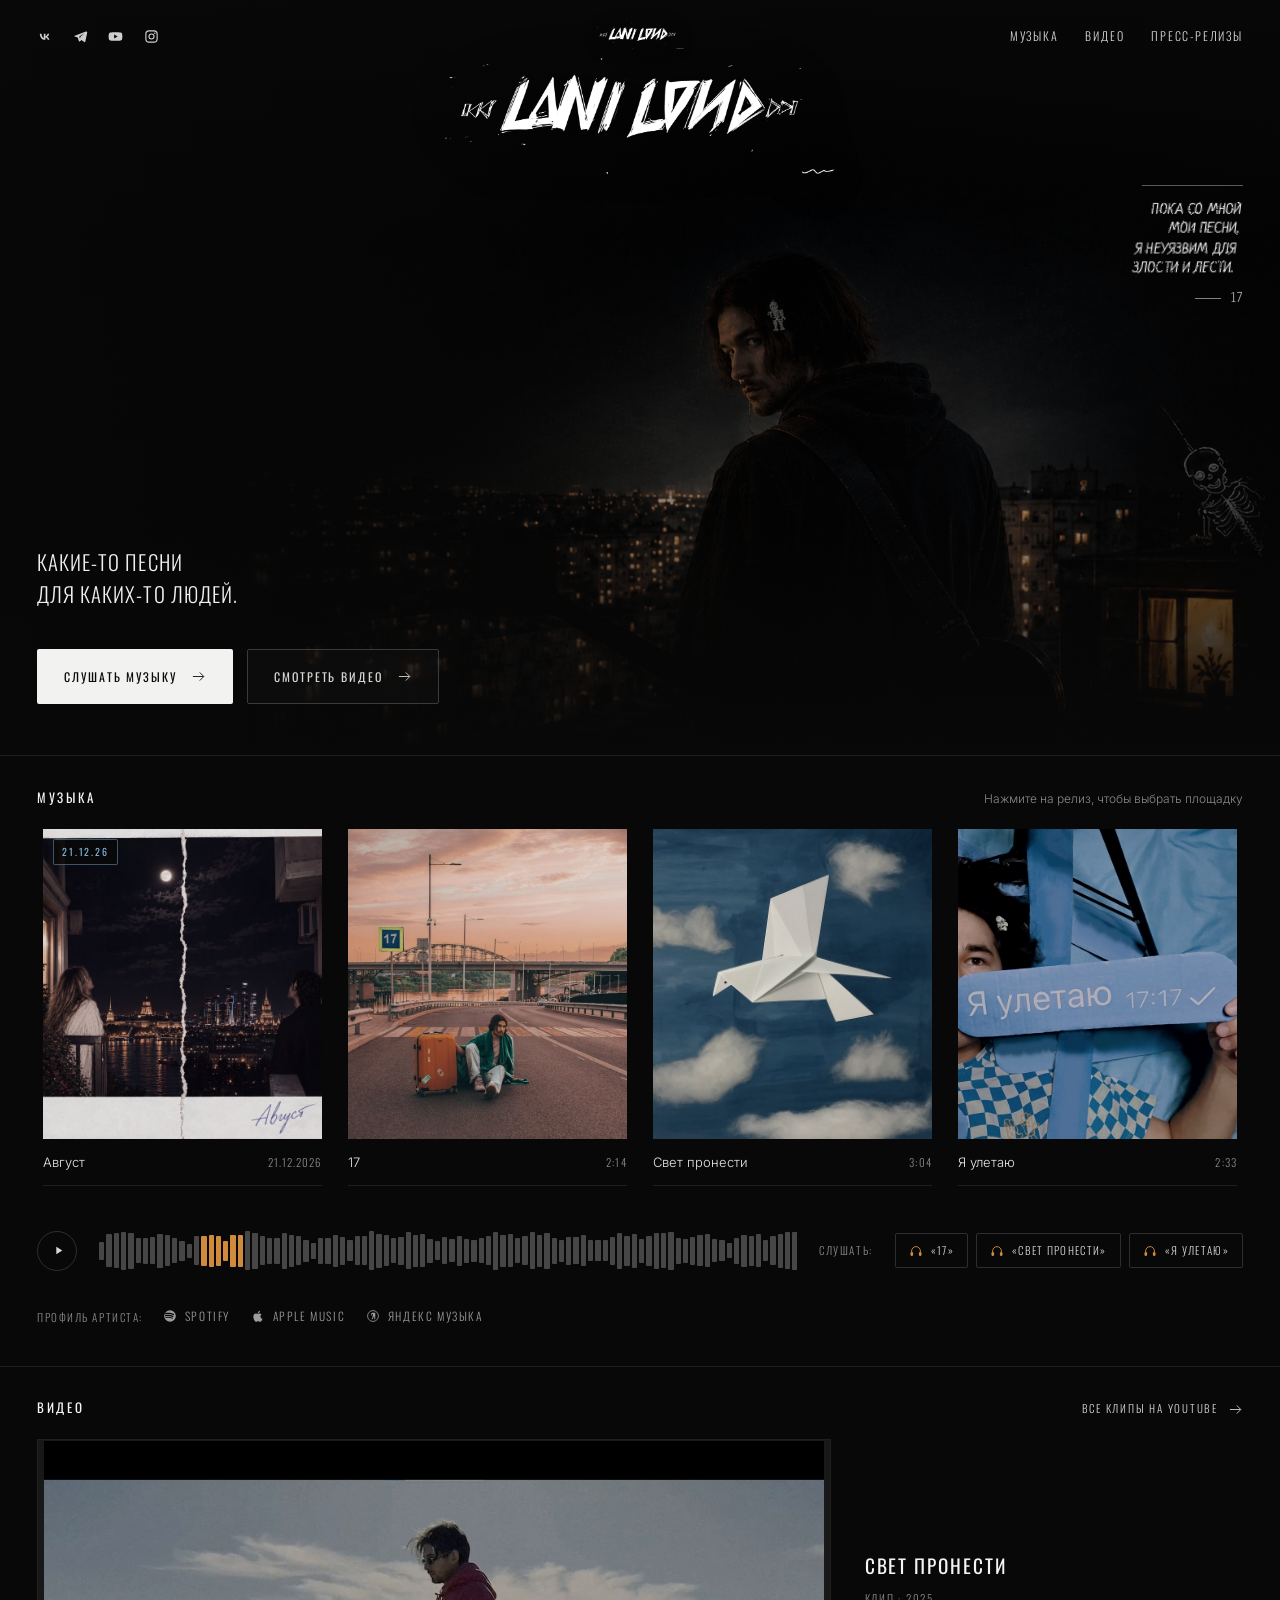
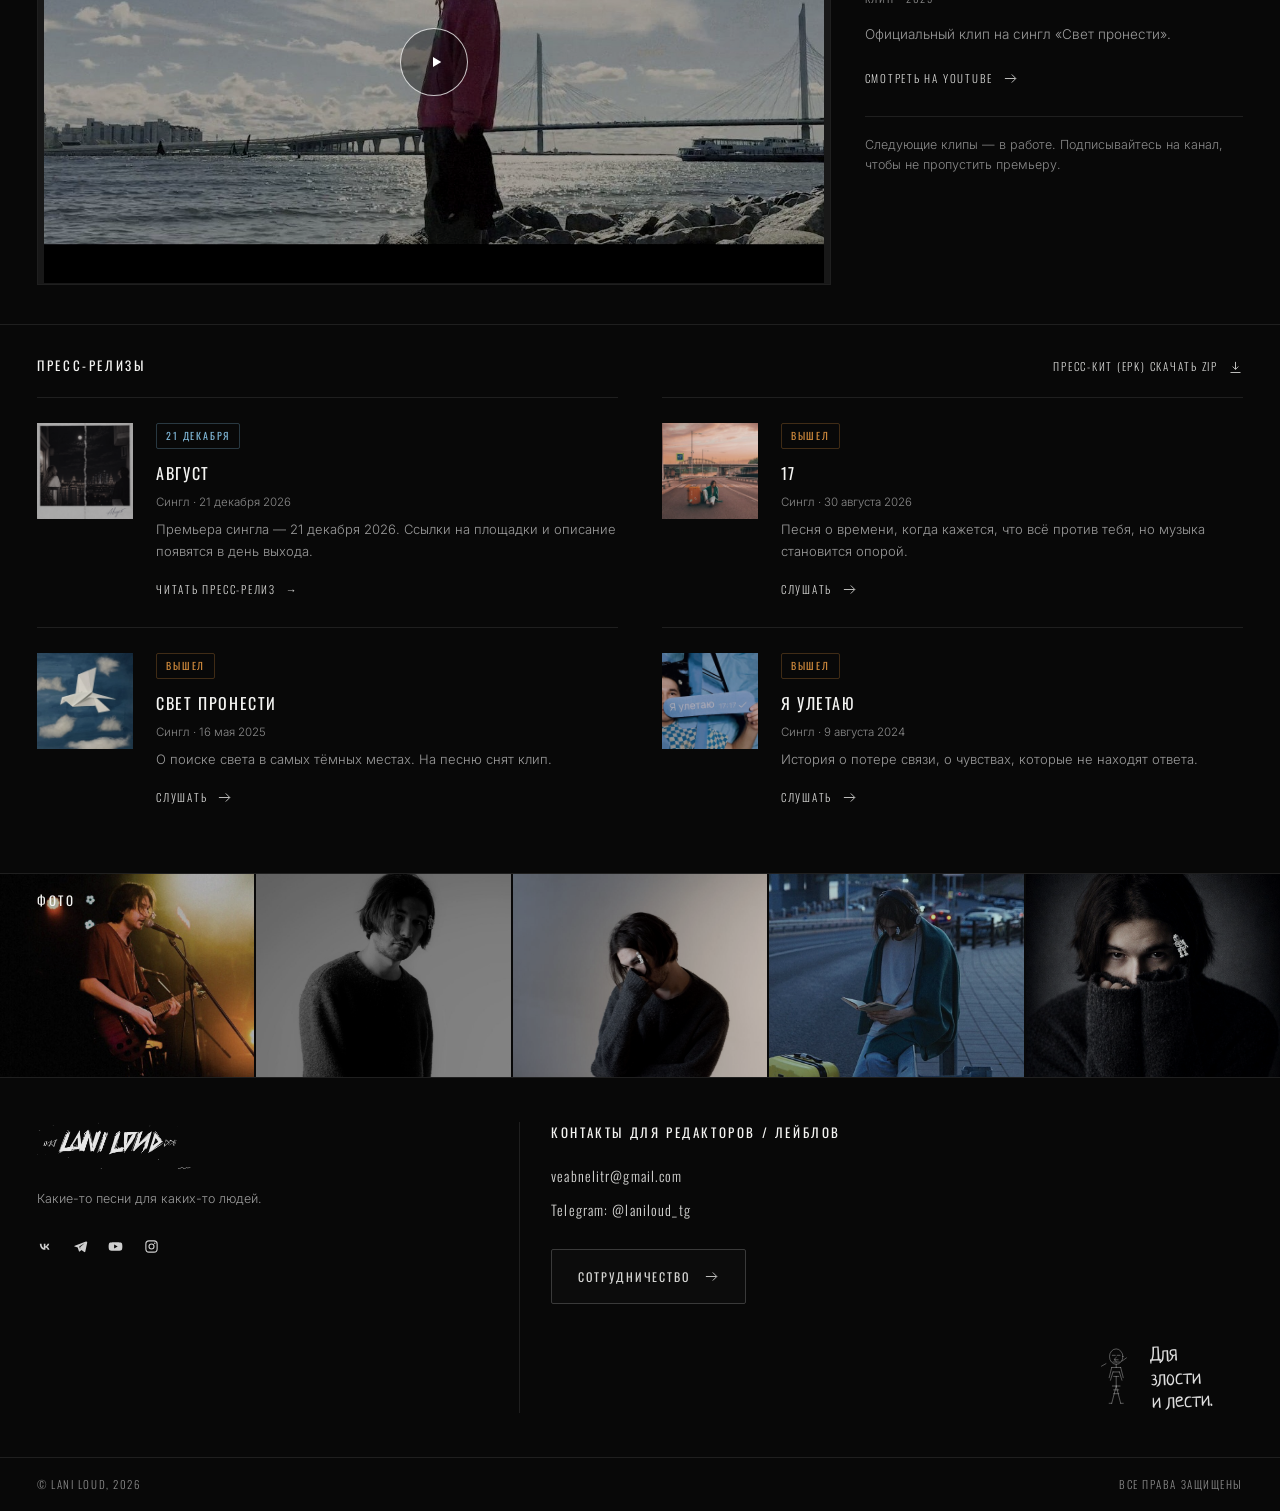
==== commit 96c7801c: "Пресс-релиз «Август»: отдельная страница, текст песни, техданные, обновлённый пресс-кит" ====
--- a/index.html
+++ b/index.html
@@ -31,7 +31,7 @@
 <link rel="preload" as="image" href="assets/img/hero.jpg" media="(min-width: 781px)">
 <link rel="preload" as="image" href="assets/img/hero-mobile.jpg" media="(max-width: 780px)">
 <link rel="stylesheet" href="css/fonts.css?v=d62a52b9">
-<link rel="stylesheet" href="css/style.css?v=68ec0468">
+<link rel="stylesheet" href="css/style.css?v=39012435">
 <!-- класс js ставим сразу, чтобы блоки не мигали перед анимацией появления;
      если скрипты не загрузятся, через 2.5 с класс снимается и весь контент виден -->
 <script>
@@ -318,7 +318,7 @@
     <div class="wrap">
       <header class="section-head">
         <h2 class="section-title" id="press-title">Пресс-релизы</h2>
-        <a class="section-link" href="assets/press/lani-loud-press-kit.zip" download>
+        <a class="section-link" href="assets/press/lani-loud-press-kit.zip?v=f2b9d2ac" download>
           Пресс-кит (EPK) скачать ZIP <svg class="ico ico-arrow"><use href="#i-download"></use></svg>
         </a>
       </header>
@@ -335,7 +335,7 @@
             <h3 class="press-title">Август</h3>
             <p class="press-meta">Сингл · 21 декабря 2026</p>
             <p class="press-text">Премьера сингла — 21 декабря 2026. Ссылки на площадки и описание появятся в день выхода.</p>
-            <span class="text-link is-muted">Премьера 21 декабря</span>
+            <a class="text-link" href="press/avgust.html">Читать пресс-релиз <span aria-hidden="true">→</span></a>
           </div>
         </li>
         <li class="press-card reveal">
--- a/css/style.css
+++ b/css/style.css
@@ -647,3 +647,93 @@
   .js .reveal { opacity: 1; transform: none; }
   .hero-video { display: none; }                 /* вместо видео — постер */
 }
+
+/* ---------- 18. Страница пресс-релиза (press/avgust.html) ---------- */
+.release { padding-top: clamp(22px, 3vw, 38px); padding-bottom: clamp(50px, 7vw, 90px); }
+.release-top {
+  display: flex; align-items: center; justify-content: space-between; gap: 20px;
+  padding-bottom: clamp(18px, 2.4vw, 28px); border-bottom: 1px solid var(--line);
+}
+.release-top img { width: clamp(88px, 9vw, 120px); height: auto; opacity: .92; }
+.release-back {
+  font-family: var(--font-display); font-size: 11px; letter-spacing: .14em;
+  text-transform: uppercase; color: var(--text-muted);
+  display: inline-flex; align-items: center; gap: 8px;
+  transition: color .3s var(--ease);
+}
+.release-back:hover { color: var(--text); }
+
+.release-hero {
+  display: grid; grid-template-columns: minmax(0, 400px) minmax(0, 1fr);
+  gap: clamp(22px, 4vw, 54px); align-items: start;
+  margin-top: clamp(26px, 4vw, 46px);
+}
+.release-cover { width: 100%; aspect-ratio: 1 / 1; overflow: hidden; background: var(--surface); }
+.release-cover img { width: 100%; height: 100%; object-fit: cover; display: block; }
+.release-kicker {
+  font-family: var(--font-display); font-size: 11px; letter-spacing: .2em;
+  text-transform: uppercase; color: var(--cool);
+}
+.release-title {
+  font-family: var(--font-display); font-weight: 300; text-transform: uppercase;
+  font-size: clamp(30px, 4.6vw, 58px); line-height: .96; letter-spacing: .05em;
+  margin: 10px 0 14px;
+}
+.release-meta {
+  font-family: var(--font-display); font-size: 11.5px; letter-spacing: .14em;
+  text-transform: uppercase; color: var(--text-muted);
+  display: flex; flex-wrap: wrap; gap: 10px; align-items: center;
+}
+.release-meta span { display: inline-flex; align-items: center; gap: 10px; }
+.release-meta span + span::before { content: "·"; color: var(--line-strong); }
+.release-lead {
+  margin-top: clamp(16px, 2vw, 22px);
+  font-size: clamp(14.5px, 1.15vw, 16.5px); line-height: 1.72;
+  color: var(--text-soft); max-width: 60ch;
+}
+.release-lead b { font-weight: 400; color: var(--text); }
+
+.release-body { display: grid; gap: clamp(26px, 3.4vw, 42px); margin-top: clamp(34px, 5vw, 62px); }
+.release-section { display: grid; gap: 14px; }
+.release-h2 {
+  font-family: var(--font-display); font-weight: 300; text-transform: uppercase;
+  font-size: clamp(12px, 1.1vw, 13.5px); letter-spacing: .18em; color: var(--text-dim);
+  padding-bottom: 10px; border-bottom: 1px solid var(--line);
+}
+.release-text { font-size: 15px; line-height: 1.78; color: var(--text-soft); max-width: 70ch; }
+.release-text + .release-text { margin-top: 0; }
+
+.release-specs {
+  display: grid; grid-template-columns: repeat(auto-fit, minmax(160px, 1fr));
+  gap: 1px; background: var(--line); border: 1px solid var(--line);
+}
+.release-spec { padding: 15px 18px; background: var(--bg); }
+.release-spec dt {
+  font-family: var(--font-display); font-size: 9.5px; letter-spacing: .16em;
+  text-transform: uppercase; color: var(--text-dim); margin-bottom: 5px;
+}
+.release-spec dd { font-size: 13.5px; color: var(--text); line-height: 1.5; }
+
+.lyrics { border-left: 1px solid var(--line-strong); padding-left: clamp(16px, 2vw, 26px); display: grid; gap: 20px; }
+.lyrics-part b {
+  display: block; font-family: var(--font-display); font-weight: 300;
+  font-size: 10px; letter-spacing: .18em; text-transform: uppercase;
+  color: var(--ember); margin-bottom: 7px;
+}
+.lyrics-part p { font-size: 14.5px; line-height: 1.85; color: var(--text-soft); white-space: pre-line; }
+
+.release-cta { display: flex; flex-wrap: wrap; gap: 12px; margin-top: clamp(28px, 4vw, 44px); }
+.release-foot {
+  margin-top: clamp(34px, 4vw, 50px); padding-top: clamp(22px, 3vw, 30px);
+  border-top: 1px solid var(--line);
+  display: flex; flex-wrap: wrap; gap: 16px 28px; justify-content: space-between;
+  font-size: 12.5px; color: var(--text-muted);
+}
+.release-foot a { color: var(--text-soft); }
+.release-foot a:hover { color: var(--ember); }
+
+@media (max-width: 860px) {
+  .release-hero { grid-template-columns: 1fr; }
+  .release-cover { max-width: 320px; }
+}
+
